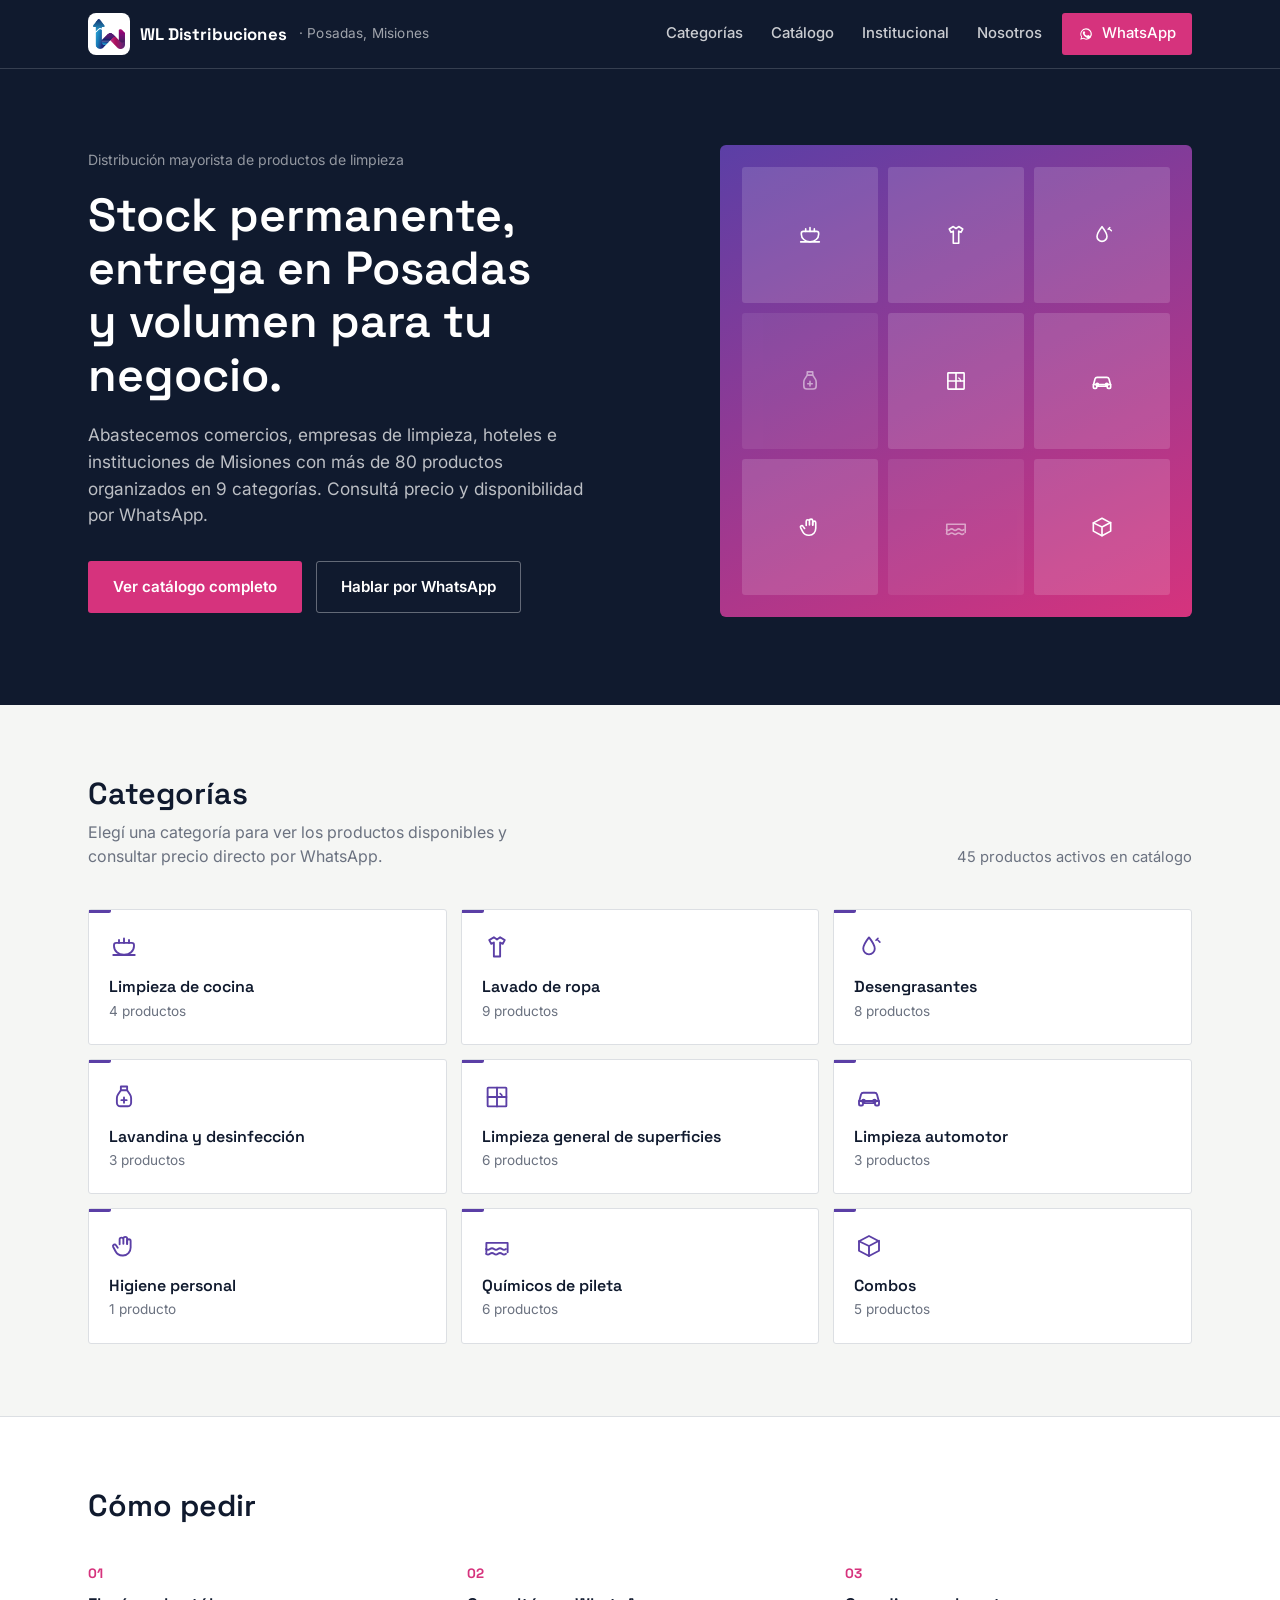
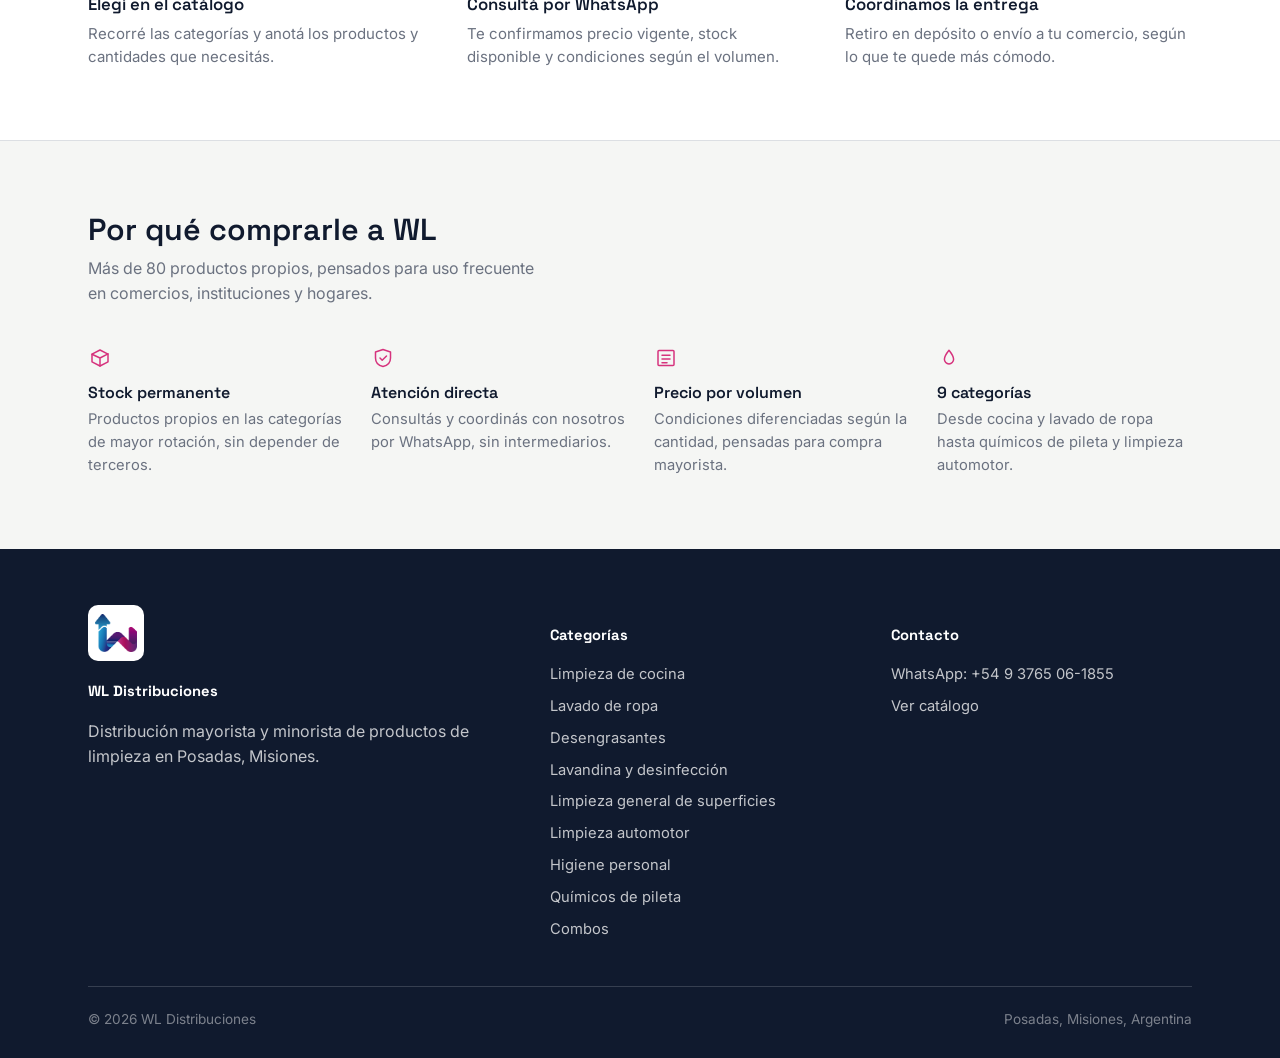
==== index.html @ f0d258b5 "Agregar logo de WL en encabezado, pie e ícono de pestaña Co-Authored-By: Claude Opus 5.5 <noreply@an" ====
<!DOCTYPE html>
<html lang="es">
<head>
<!-- Google tag (gtag.js) -->
<script async src="https://www.googletagmanager.com/gtag/js?id=AW-993868494"></script>
<script>
  window.dataLayer = window.dataLayer || [];
  function gtag(){dataLayer.push(arguments);}
  gtag('js', new Date());
  gtag('config', 'AW-993868494');
  gtag('config', 'G-1GCR7L5BYD');
</script>

<meta charset="UTF-8">
<meta name="viewport" content="width=device-width, initial-scale=1">
<title>WL Distribuciones — Productos de limpieza al por mayor en Misiones</title>
<meta name="description" content="WL Distribuciones: distribución mayorista y minorista de productos de limpieza en Posadas, Misiones. Detergentes, desengrasantes, lavandina, químicos de pileta y más.">
<link rel="icon" type="image/png" sizes="32x32" href="img/favicon-32.png">
<link rel="icon" type="image/png" sizes="192x192" href="img/icon-192.png">
<link rel="apple-touch-icon" href="img/apple-touch-icon.png">
<link rel="stylesheet" href="styles.css">
</head>
<body>

<header class="site-header">
  <div class="wrap">
    <a href="index.html" class="logo">
      <span class="logo-mark"><img src="img/logo-wl.png" alt="" width="32" height="29"></span>
      WL Distribuciones <span class="logo-sub">· Posadas, Misiones</span>
    </a>
    <nav class="main-nav">
      <div class="nav-links">
        <a href="index.html#categorias">Categorías</a>
        <a href="catalogo.html">Catálogo</a>
        <a href="institucional.html">Institucional</a>
        <a href="index.html#nosotros">Nosotros</a>
      </div>
      <a href="https://wa.me/5493765061855?text=Hola%2C%20quiero%20hacer%20una%20consulta" class="nav-cta" target="_blank" rel="noopener"></a>
    </nav>
  </div>
</header>

<section class="hero">
  <div class="wrap">
    <div>
      <div class="eyebrow">Distribución mayorista de productos de limpieza</div>
      <h1>Stock permanente, entrega en Posadas y volumen para tu negocio.</h1>
      <p class="lead">Abastecemos comercios, empresas de limpieza, hoteles e instituciones de Misiones con más de 80 productos organizados en 9 categorías. Consultá precio y disponibilidad por WhatsApp.</p>
      <div class="hero-actions">
        <a href="catalogo.html" class="btn btn-solid">Ver catálogo completo</a>
        <a href="https://wa.me/5493765061855?text=Hola%2C%20quiero%20hacer%20una%20consulta" class="btn btn-outline" target="_blank" rel="noopener">Hablar por WhatsApp</a>
      </div>
    </div>
    <div class="hero-mosaic" id="heroMosaic"></div>
  </div>
</section>

<section class="section" id="categorias">
  <div class="wrap">
    <div class="section-head">
      <div>
        <h2>Categorías</h2>
        <p class="desc">Elegí una categoría para ver los productos disponibles y consultar precio directo por WhatsApp.</p>
      </div>
      <p class="section-note"><span id="totalProductos">85</span> productos activos en catálogo</p>
    </div>
    <div class="cat-grid" id="categoryGrid"></div>
  </div>
</section>

<section class="section section-alt">
  <div class="wrap">
    <div class="section-head">
      <div><h2>Cómo pedir</h2></div>
    </div>
    <div class="steps">
      <div class="step">
        <div class="num">01</div>
        <h3>Elegí en el catálogo</h3>
        <p>Recorré las categorías y anotá los productos y cantidades que necesitás.</p>
      </div>
      <div class="step">
        <div class="num">02</div>
        <h3>Consultá por WhatsApp</h3>
        <p>Te confirmamos precio vigente, stock disponible y condiciones según el volumen.</p>
      </div>
      <div class="step">
        <div class="num">03</div>
        <h3>Coordinamos la entrega</h3>
        <p>Retiro en depósito o envío a tu comercio, según lo que te quede más cómodo.</p>
      </div>
    </div>
  </div>
</section>

<section class="section" id="nosotros">
  <div class="wrap">
    <div class="section-head">
      <div>
        <h2>Por qué comprarle a WL</h2>
        <p class="desc">Más de 80 productos propios, pensados para uso frecuente en comercios, instituciones y hogares.</p>
      </div>
    </div>
    <div class="values">
      <div class="value">
        <div class="icon">
          <svg viewBox="0 0 24 24" fill="none" stroke="currentColor" stroke-width="1.5" stroke-linecap="round" stroke-linejoin="round"><path d="M4 8.2 12 4l8 4.2v7.6L12 20l-8-4.2V8.2Z"/><path d="M4 8.2 12 12l8-4.2M12 12v8"/></svg>
        </div>
        <h3>Stock permanente</h3>
        <p>Productos propios en las categorías de mayor rotación, sin depender de terceros.</p>
      </div>
      <div class="value">
        <div class="icon">
          <svg viewBox="0 0 24 24" fill="none" stroke="currentColor" stroke-width="1.5" stroke-linecap="round" stroke-linejoin="round"><path d="M12 3.5 4.5 6v6c0 4.6 3.2 7.6 7.5 8.5 4.3-.9 7.5-3.9 7.5-8.5V6L12 3.5Z"/><path d="m9 12 2.2 2.2L15.5 10"/></svg>
        </div>
        <h3>Atención directa</h3>
        <p>Consultás y coordinás con nosotros por WhatsApp, sin intermediarios.</p>
      </div>
      <div class="value">
        <div class="icon">
          <svg viewBox="0 0 24 24" fill="none" stroke="currentColor" stroke-width="1.5" stroke-linecap="round" stroke-linejoin="round"><rect x="4" y="4.5" width="16" height="15" rx="1"/><path d="M8 9.2h8M8 13h8M8 16.8h5"/></svg>
        </div>
        <h3>Precio por volumen</h3>
        <p>Condiciones diferenciadas según la cantidad, pensadas para compra mayorista.</p>
      </div>
      <div class="value">
        <div class="icon">
          <svg viewBox="0 0 24 24" fill="none" stroke="currentColor" stroke-width="1.5" stroke-linecap="round" stroke-linejoin="round"><path d="M12 4.3c2.4 3 4.6 5.9 4.6 9a4.6 4.6 0 1 1-9.2 0c0-3.1 2.2-6 4.6-9Z"/></svg>
        </div>
        <h3>9 categorías</h3>
        <p>Desde cocina y lavado de ropa hasta químicos de pileta y limpieza automotor.</p>
      </div>
    </div>
  </div>
</section>

<footer class="site-footer">
  <div class="wrap">
    <div class="footer-grid">
      <div>
        <div class="footer-logo"><img src="img/logo-wl.png" alt="Logo WL Distribuciones" width="42" height="38"></div>
        <h4>WL Distribuciones</h4>
        <p>Distribución mayorista y minorista de productos de limpieza en Posadas, Misiones.</p>
      </div>
      <div>
        <h4>Categorías</h4>
        <ul id="footerCats"></ul>
      </div>
      <div>
        <h4>Contacto</h4>
        <ul>
          <li><a href="https://wa.me/5493765061855" target="_blank" rel="noopener">WhatsApp: +54 9 3765 06-1855</a></li>
          <li><a href="catalogo.html">Ver catálogo</a></li>
        </ul>
      </div>
    </div>
    <div class="footer-bottom">
      <span>© <span id="year"></span> WL Distribuciones</span>
      <span>Posadas, Misiones, Argentina</span>
    </div>
  </div>
</footer>

<script src="icons.js"></script>
<script src="products-data.js"></script>
<script>
  document.getElementById('year').textContent = new Date().getFullYear();

  // Header WhatsApp icon
  document.querySelector('.nav-cta').innerHTML = WL_WHATSAPP_ICON + 'WhatsApp';

  // Conteo de productos por categoría

  // ── Agrupar presentaciones del mismo producto en una sola tarjeta ──
  const SIZE_RE = /\b(?:x\s*)?\d+(?:[.,]\d+)?\s*(?:cc|cm3|ml|mL|lts?|l|litros?|kgs?|kg|grs?|g|u|un|unid(?:ades)?)\b\.?/gi;
  function sizeKey(s) {
    const m = String(s || '').toLowerCase().replace(',', '.').match(/(\d+(?:\.\d+)?)\s*([a-z0-9]*)/);
    if (!m) return Infinity;
    const n = parseFloat(m[1]), u = m[2];
    if (/^(l|lt|lts|litro|litros|kg|kgs)$/.test(u)) return n * 1000;
    return n;
  }
  function baseName(name) {
    return String(name).replace(SIZE_RE, ' ').replace(/\s*[-–x·,]\s*$/i, '').replace(/\s{2,}/g, ' ').trim();
  }
  function groupProducts(list) {
    const map = new Map();
    list.forEach(p => {
      const base = baseName(p.name);
      const key = p.category + '|' + base.toLowerCase();
      const fromName = (String(p.name).match(SIZE_RE) || []).map(s => s.replace(/^x\s*/i, '').trim());
      const sizes = p.size ? [p.size] : fromName;
      if (!map.has(key)) map.set(key, { name: base, category: p.category, desc: p.desc || '', sizes: [] });
      const g = map.get(key);
      if (!g.desc && p.desc) g.desc = p.desc;
      sizes.forEach(s => { if (!g.sizes.some(x => x.toLowerCase() === s.toLowerCase())) g.sizes.push(s); });
    });
    map.forEach(g => g.sizes.sort((a, b) => sizeKey(a) - sizeKey(b)));
    return Array.from(map.values());
  }
  function listaPresentaciones(sizes) {
    if (sizes.length <= 1) return sizes.join('');
    return sizes.slice(0, -1).join(', ') + ' y ' + sizes[sizes.length - 1];
  }

  const grouped = groupProducts(WL_DATA.products);
  document.getElementById('totalProductos').textContent = grouped.length;
  const counts = {};
  grouped.forEach(p => { counts[p.category] = (counts[p.category] || 0) + 1; });

  // Mosaico del hero: un tile por categoría (icono grande, sin texto)
  const mosaic = document.getElementById('heroMosaic');
  WL_DATA.categoryOrder.forEach((slug, i) => {
    const tile = document.createElement('div');
    tile.className = 'tile' + (i % 4 === 3 ? ' dim' : '');
    tile.innerHTML = WL_ICONS[slug] || '';
    mosaic.appendChild(tile);
  });

  // Grilla de categorías
  const grid = document.getElementById('categoryGrid');
  const footerCats = document.getElementById('footerCats');
  WL_DATA.categoryOrder.forEach(slug => {
    const label = WL_DATA.categoryLabels[slug];
    const n = counts[slug] || 0;
    const tile = document.createElement('a');
    tile.className = 'cat-tile';
    tile.href = 'catalogo.html#' + slug;
    tile.innerHTML = `
      <div class="icon">${WL_ICONS[slug] || ''}</div>
      <h3>${label}</h3>
      <div class="count">${n} producto${n === 1 ? '' : 's'}</div>
    `;
    grid.appendChild(tile);

    const li = document.createElement('li');
    li.innerHTML = `<a href="catalogo.html#${slug}">${label}</a>`;
    footerCats.appendChild(li);
  });
</script>
<!-- Conversión Google Ads + evento Analytics: clic en WhatsApp -->
<script>
  var WL_WA_CONVERSION = 'AW-993868494/o7L7CO6g8YodEM719NkD';
  document.addEventListener('click', function (e) {
    var link = e.target.closest && e.target.closest('a[href*="wa.me"]');
    if (!link) return;
    gtag('event', 'conversion', { send_to: WL_WA_CONVERSION, value: 1.0, currency: 'ARS' });
    var card = link.closest('.product-card');
    var ubicacion = link.classList.contains('nav-cta') ? 'encabezado'
      : card ? 'producto'
      : link.closest('.site-footer') ? 'pie'
      : link.closest('.hero') ? 'portada'
      : 'otro';
    gtag('event', 'clic_whatsapp', {
      send_to: 'G-1GCR7L5BYD',
      pagina: location.pathname,
      ubicacion: ubicacion,
      producto: card ? card.querySelector('h3').textContent.trim() : '',
      presentacion: card ? (card.dataset.selected || 'todas') : ''
    });
  });
</script>
</body>
</html>
---- styles.css ----
/* WL Distribuciones — hoja de estilos compartida
   Paleta: navy de marca + violeta/magenta como acento, sobre papel frío.
   Tipografía: Space Grotesk (títulos) + Inter (texto). */

@import url('https://fonts.googleapis.com/css2?family=Space+Grotesk:wght@500;600;700&family=Inter:wght@400;500;600&display=swap');

:root {
  --ink: #101a2e;
  --ink-soft: #1b2740;
  --paper: #f5f6f4;
  --paper-raised: #ffffff;
  --graphite: #3c4452;
  --graphite-soft: #6b7280;
  --violet: #5b3fa6;
  --magenta: #d6337d;
  --line: #dcdfe3;
  --line-on-ink: rgba(255, 255, 255, 0.16);
  --whatsapp: #25d366;

  --font-display: 'Space Grotesk', 'Arial', sans-serif;
  --font-body: 'Inter', 'Arial', sans-serif;

  --radius-s: 3px;
  --container: 1160px;
}

* { box-sizing: border-box; }

html {
  scroll-behavior: smooth;
  scroll-padding-top: 84px;
}

body {
  margin: 0;
  background: var(--paper);
  color: var(--graphite);
  font-family: var(--font-body);
  font-size: 16px;
  line-height: 1.55;
  -webkit-font-smoothing: antialiased;
}

img, svg { display: block; max-width: 100%; }

a { color: inherit; text-decoration: none; }

h1, h2, h3 {
  font-family: var(--font-display);
  color: var(--ink);
  margin: 0;
  line-height: 1.15;
  font-weight: 600;
}

p { margin: 0; }

.wrap {
  max-width: var(--container);
  margin: 0 auto;
  padding: 0 28px;
}

/* ---------- Header ---------- */

.site-header {
  position: sticky;
  top: 0;
  z-index: 40;
  background: var(--ink);
  border-bottom: 1px solid var(--line-on-ink);
}

.site-header .wrap {
  display: flex;
  align-items: center;
  justify-content: space-between;
  height: 68px;
}

.logo {
  display: flex;
  align-items: center;
  gap: 10px;
  font-family: var(--font-display);
  font-weight: 700;
  font-size: 1.05rem;
  color: #fff;
  letter-spacing: 0.01em;
}

.logo-mark {
  width: 42px;
  height: 42px;
  border-radius: 8px;
  background: #fff;
  display: flex;
  align-items: center;
  justify-content: center;
  padding: 5px;
  flex-shrink: 0;
}

.logo-mark img { width: 100%; height: 100%; object-fit: contain; display: block; }

.footer-logo { width: 56px; height: 56px; background: #fff; border-radius: 10px; padding: 7px; margin-bottom: 12px; }
.footer-logo img { width: 100%; height: 100%; object-fit: contain; display: block; }

.logo-sub {
  font-family: var(--font-body);
  font-weight: 400;
  color: rgba(255, 255, 255, 0.6);
  font-size: 0.85rem;
  margin-left: 2px;
}

.main-nav {
  display: flex;
  align-items: center;
  gap: 20px;
}

.nav-links {
  display: flex;
  align-items: center;
  gap: 28px;
}

.main-nav a {
  color: rgba(255, 255, 255, 0.78);
  font-size: 0.93rem;
  font-weight: 500;
  transition: color 0.15s ease;
}

.main-nav a:hover { color: #fff; }

.nav-cta {
  display: inline-flex;
  align-items: center;
  gap: 8px;
  background: var(--magenta);
  color: #fff !important;
  padding: 9px 16px;
  border-radius: var(--radius-s);
  font-weight: 600;
  font-size: 0.88rem;
}

.nav-cta svg { width: 16px; height: 16px; }

.nav-toggle { display: none; }

/* ---------- Buttons ---------- */

.btn {
  display: inline-flex;
  align-items: center;
  gap: 9px;
  padding: 13px 24px;
  border-radius: var(--radius-s);
  font-weight: 600;
  font-size: 0.95rem;
  font-family: var(--font-body);
  border: 1.5px solid transparent;
  cursor: pointer;
}

.btn-solid {
  background: var(--magenta);
  color: #fff;
}

.btn-outline {
  border-color: rgba(255, 255, 255, 0.35);
  color: #fff;
}

.btn-outline:hover { border-color: #fff; }

.btn-ink {
  border-color: var(--ink);
  color: var(--ink);
}

.btn-ink:hover { background: var(--ink); color: #fff; }

.btn svg { width: 17px; height: 17px; }

/* ---------- Hero ---------- */

.hero {
  background: var(--ink);
  color: #fff;
  padding: 76px 0 88px;
}

.hero .wrap {
  display: grid;
  grid-template-columns: 1.1fr 0.9fr;
  gap: 56px;
  align-items: center;
}

.eyebrow {
  font-size: 0.88rem;
  color: rgba(255, 255, 255, 0.55);
  margin-bottom: 18px;
}

.hero h1 {
  color: #fff;
  font-size: clamp(2.1rem, 4vw, 2.9rem);
  max-width: 15ch;
}

.hero p.lead {
  margin-top: 20px;
  font-size: 1.08rem;
  color: rgba(255, 255, 255, 0.72);
  max-width: 46ch;
}

.hero-actions {
  margin-top: 32px;
  display: flex;
  gap: 14px;
  flex-wrap: wrap;
}

.hero-mosaic {
  display: grid;
  grid-template-columns: repeat(3, 1fr);
  gap: 10px;
  padding: 22px;
  border-radius: 6px;
  background: linear-gradient(155deg, var(--violet), var(--magenta));
}

.hero-mosaic .tile {
  background: rgba(255, 255, 255, 0.14);
  border-radius: var(--radius-s);
  aspect-ratio: 1;
  display: flex;
  align-items: center;
  justify-content: center;
  color: #fff;
}

.hero-mosaic .tile svg { width: 26px; height: 26px; }

.hero-mosaic .tile.dim { opacity: 0.55; }

/* ---------- Section shell ---------- */

.section {
  padding: 72px 0;
}

.section-head {
  display: flex;
  align-items: flex-end;
  justify-content: space-between;
  gap: 24px;
  margin-bottom: 40px;
  flex-wrap: wrap;
}

.section-head h2 {
  font-size: clamp(1.5rem, 2.6vw, 1.9rem);
}

.section-head .desc {
  color: var(--graphite-soft);
  max-width: 46ch;
  margin-top: 8px;
}

.section-note {
  font-size: 0.92rem;
  color: var(--graphite-soft);
  max-width: 30ch;
  text-align: right;
}

/* ---------- Category grid (home) ---------- */

.cat-grid {
  display: grid;
  grid-template-columns: repeat(3, 1fr);
  gap: 14px;
}

.cat-tile {
  background: var(--paper-raised);
  border: 1px solid var(--line);
  border-radius: var(--radius-s);
  padding: 22px 20px;
  position: relative;
  transition: border-color 0.15s ease;
}

.cat-tile:hover { border-color: var(--magenta); }

.cat-tile::before {
  content: "";
  position: absolute;
  top: 0; left: 0;
  width: 22px; height: 3px;
  background: var(--corner, var(--violet));
  border-radius: 0 0 2px 0;
}

.cat-tile .icon {
  width: 30px; height: 30px;
  color: var(--corner, var(--violet));
  margin-bottom: 16px;
}

.cat-tile h3 {
  font-size: 1rem;
  margin-bottom: 4px;
}

.cat-tile .count {
  font-size: 0.85rem;
  color: var(--graphite-soft);
}

/* ---------- Steps (numbered — legítimo, es una secuencia) ---------- */

.steps {
  display: grid;
  grid-template-columns: repeat(3, 1fr);
  gap: 32px;
}

.step .num {
  font-family: var(--font-display);
  font-size: 0.85rem;
  color: var(--magenta);
  font-weight: 700;
  margin-bottom: 10px;
}

.step h3 { font-size: 1.05rem; margin-bottom: 8px; }

.step p { color: var(--graphite-soft); font-size: 0.94rem; }

/* ---------- Value props ---------- */

.values {
  display: grid;
  grid-template-columns: repeat(4, 1fr);
  gap: 28px;
}

.value .icon {
  width: 24px; height: 24px;
  color: var(--magenta);
  margin-bottom: 14px;
}

.value h3 { font-size: 1rem; margin-bottom: 6px; }

.value p { color: var(--graphite-soft); font-size: 0.92rem; }

.section-alt { background: var(--paper-raised); border-top: 1px solid var(--line); border-bottom: 1px solid var(--line); }

/* ---------- Footer ---------- */

.site-footer {
  background: var(--ink);
  color: rgba(255, 255, 255, 0.75);
  padding: 56px 0 28px;
}

.footer-grid {
  display: grid;
  grid-template-columns: 1.4fr 1fr 1fr;
  gap: 40px;
  padding-bottom: 36px;
  border-bottom: 1px solid var(--line-on-ink);
}

.footer-grid h4 {
  color: #fff;
  font-family: var(--font-display);
  font-size: 0.92rem;
  margin-bottom: 16px;
}

.footer-grid ul { list-style: none; margin: 0; padding: 0; }
.footer-grid li { margin-bottom: 9px; font-size: 0.92rem; }
.footer-grid a:hover { color: #fff; }

.footer-bottom {
  padding-top: 22px;
  display: flex;
  justify-content: space-between;
  font-size: 0.85rem;
  color: rgba(255, 255, 255, 0.45);
  flex-wrap: wrap;
  gap: 10px;
}

/* ---------- Catálogo ---------- */

.catalog-intro { padding: 48px 0 8px; }

.catalog-intro h1 { font-size: clamp(1.8rem, 3.4vw, 2.3rem); max-width: 20ch; }

.catalog-intro p.lead {
  margin-top: 14px;
  color: var(--graphite-soft);
  max-width: 56ch;
  font-size: 1.02rem;
}

.search-row {
  margin-top: 28px;
  display: flex;
  gap: 12px;
  align-items: center;
}

.search-input {
  flex: 1;
  max-width: 420px;
  padding: 12px 16px;
  border: 1.5px solid var(--line);
  border-radius: var(--radius-s);
  font-family: var(--font-body);
  font-size: 0.95rem;
  background: var(--paper-raised);
}

.search-input:focus {
  outline: none;
  border-color: var(--magenta);
}

.search-count {
  font-size: 0.88rem;
  color: var(--graphite-soft);
}

.cat-tabs {
  position: sticky;
  top: 68px;
  z-index: 30;
  background: var(--paper);
  border-bottom: 1px solid var(--line);
  margin-top: 30px;
}

.cat-tabs .wrap {
  display: flex;
  gap: 26px;
  overflow-x: auto;
  padding-top: 4px;
}

.cat-tab {
  display: flex;
  align-items: center;
  gap: 7px;
  padding: 14px 2px;
  white-space: nowrap;
  font-size: 0.9rem;
  font-weight: 500;
  color: var(--graphite-soft);
  border-bottom: 2px solid transparent;
  flex-shrink: 0;
}

.cat-tab svg { width: 16px; height: 16px; }

.cat-tab.active,
.cat-tab:hover {
  color: var(--ink);
  border-bottom-color: var(--magenta);
}

.cat-section { padding: 44px 0 8px; scroll-margin-top: 128px; }

.cat-section-head {
  display: flex;
  align-items: center;
  gap: 12px;
  margin-bottom: 22px;
}

.cat-section-head .icon {
  width: 22px; height: 22px;
  color: var(--corner, var(--violet));
}

.cat-section-head h2 { font-size: 1.25rem; }

.cat-section-head .count {
  color: var(--graphite-soft);
  font-size: 0.88rem;
}

.product-grid {
  display: grid;
  grid-template-columns: repeat(3, 1fr);
  gap: 14px;
}

.product-card {
  background: var(--paper-raised);
  border: 1px solid var(--line);
  border-radius: var(--radius-s);
  padding: 20px;
  position: relative;
  display: flex;
  flex-direction: column;
}

.product-card::before {
  content: "";
  position: absolute;
  top: 0; left: 0;
  width: 18px; height: 3px;
  background: var(--corner, var(--violet));
}

.product-card .p-head {
  display: flex;
  justify-content: space-between;
  align-items: flex-start;
  gap: 10px;
  margin-bottom: 10px;
}

.product-card h3 {
  font-size: 0.98rem;
  line-height: 1.3;
}

.size-badge {
  flex-shrink: 0;
  font-size: 0.76rem;
  font-weight: 600;
  color: var(--graphite);
  background: var(--paper);
  border: 1px solid var(--line);
  border-radius: 20px;
  padding: 2px 9px;
  white-space: nowrap;
}

.product-card .p-desc {
  color: var(--graphite-soft);
  font-size: 0.88rem;
  flex-grow: 1;
  margin-bottom: 16px;
}

.p-cta {
  display: inline-flex;
  align-items: center;
  gap: 7px;
  font-size: 0.85rem;
  font-weight: 600;
  color: var(--magenta);
  padding-top: 12px;
  border-top: 1px solid var(--line);
}

.p-cta svg { width: 15px; height: 15px; color: var(--whatsapp); }

.no-results {
  padding: 48px 0;
  text-align: center;
  color: var(--graphite-soft);
  display: none;
}

.no-results.show { display: block; }

/* ---------- Responsive ---------- */

@media (max-width: 900px) {
  .hero .wrap { grid-template-columns: 1fr; }
  .hero-mosaic { max-width: 340px; }
  .cat-grid { grid-template-columns: repeat(2, 1fr); }
  .steps { grid-template-columns: 1fr; gap: 24px; }
  .values { grid-template-columns: repeat(2, 1fr); }
  .footer-grid { grid-template-columns: 1fr; gap: 28px; }
  .product-grid { grid-template-columns: repeat(2, 1fr); }
}

@media (max-width: 640px) {
  .nav-links { display: none; }
  .logo-sub { display: none; }
  .nav-cta { padding: 8px 12px; font-size: 0.82rem; }
  .site-header .wrap { height: 60px; }
  .cat-grid { grid-template-columns: 1fr 1fr; }
  .values { grid-template-columns: 1fr; }
  .product-grid { grid-template-columns: 1fr; }
  .section { padding: 52px 0; }
  .cat-tabs { top: 68px; }
}

@media (prefers-reduced-motion: reduce) {
  html { scroll-behavior: auto; }
  * { transition: none !important; }
}

:focus-visible {
  outline: 2px solid var(--magenta);
  outline-offset: 2px;
}
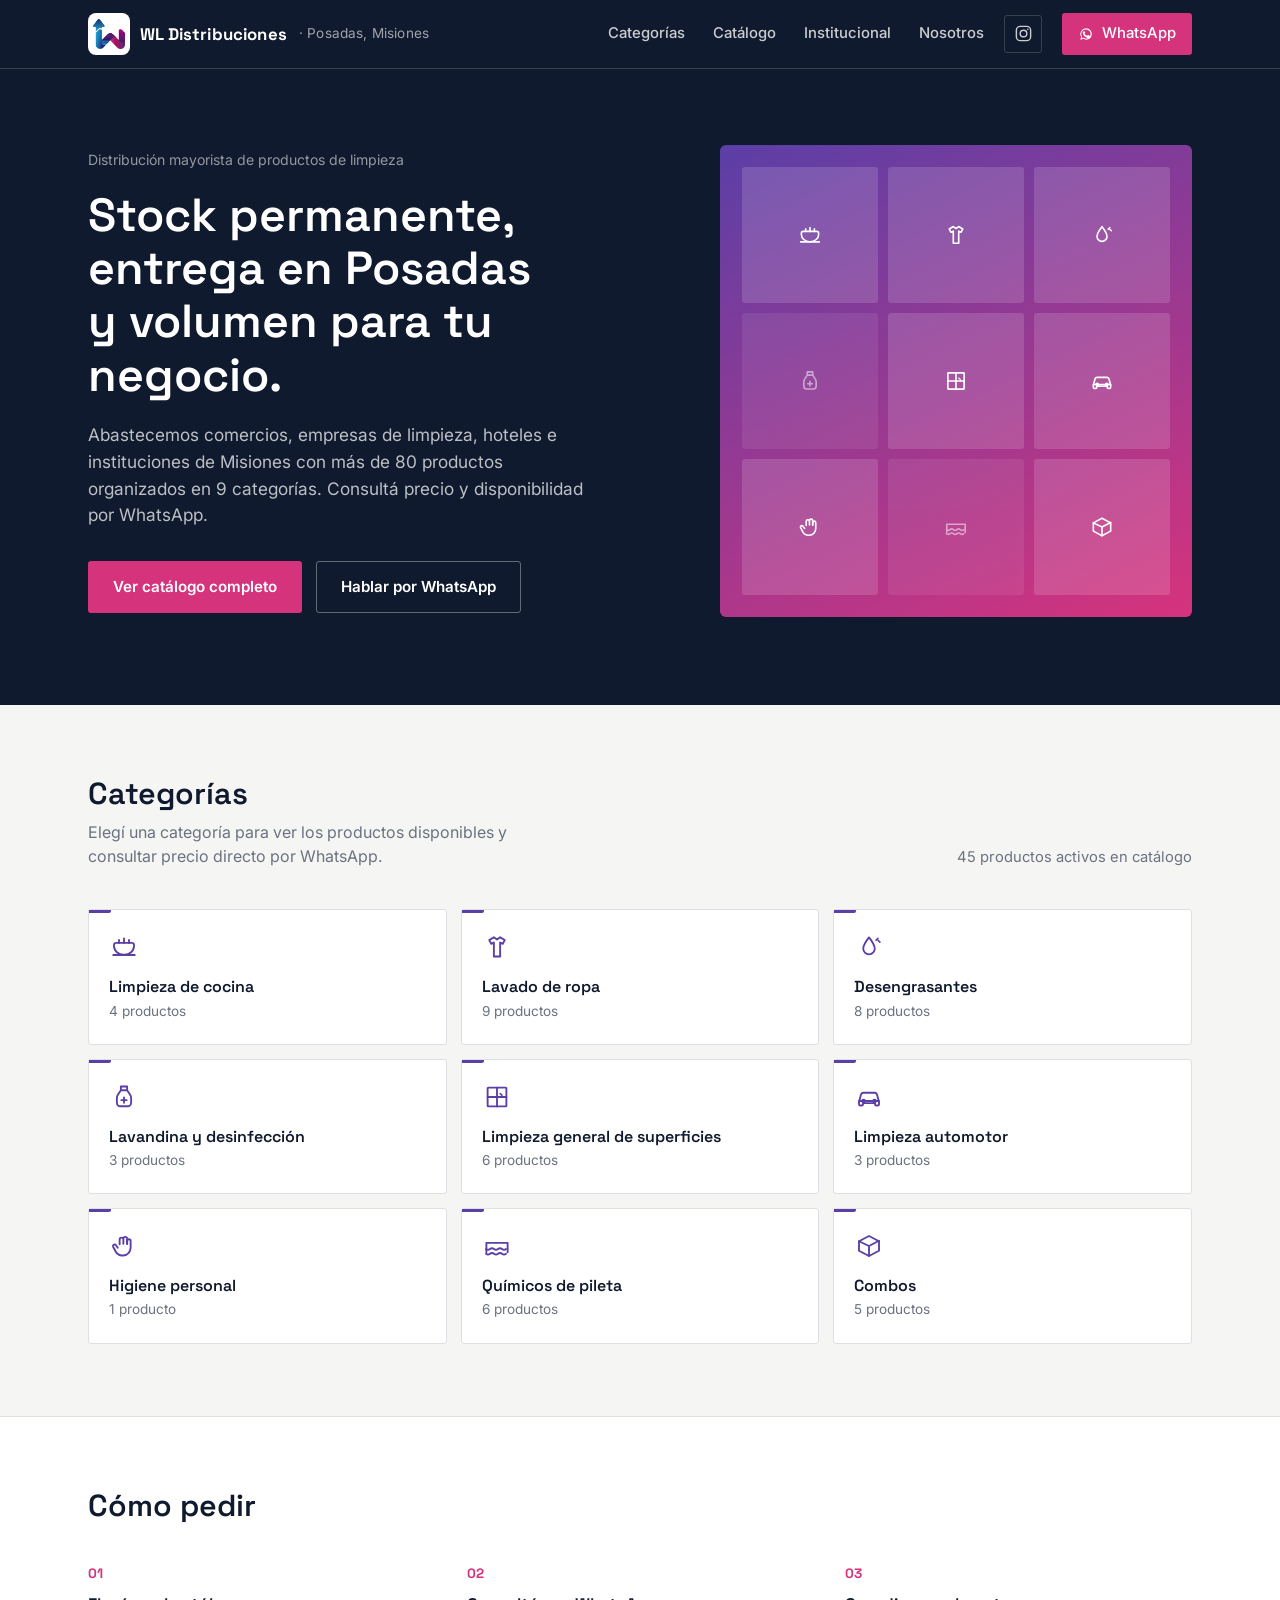
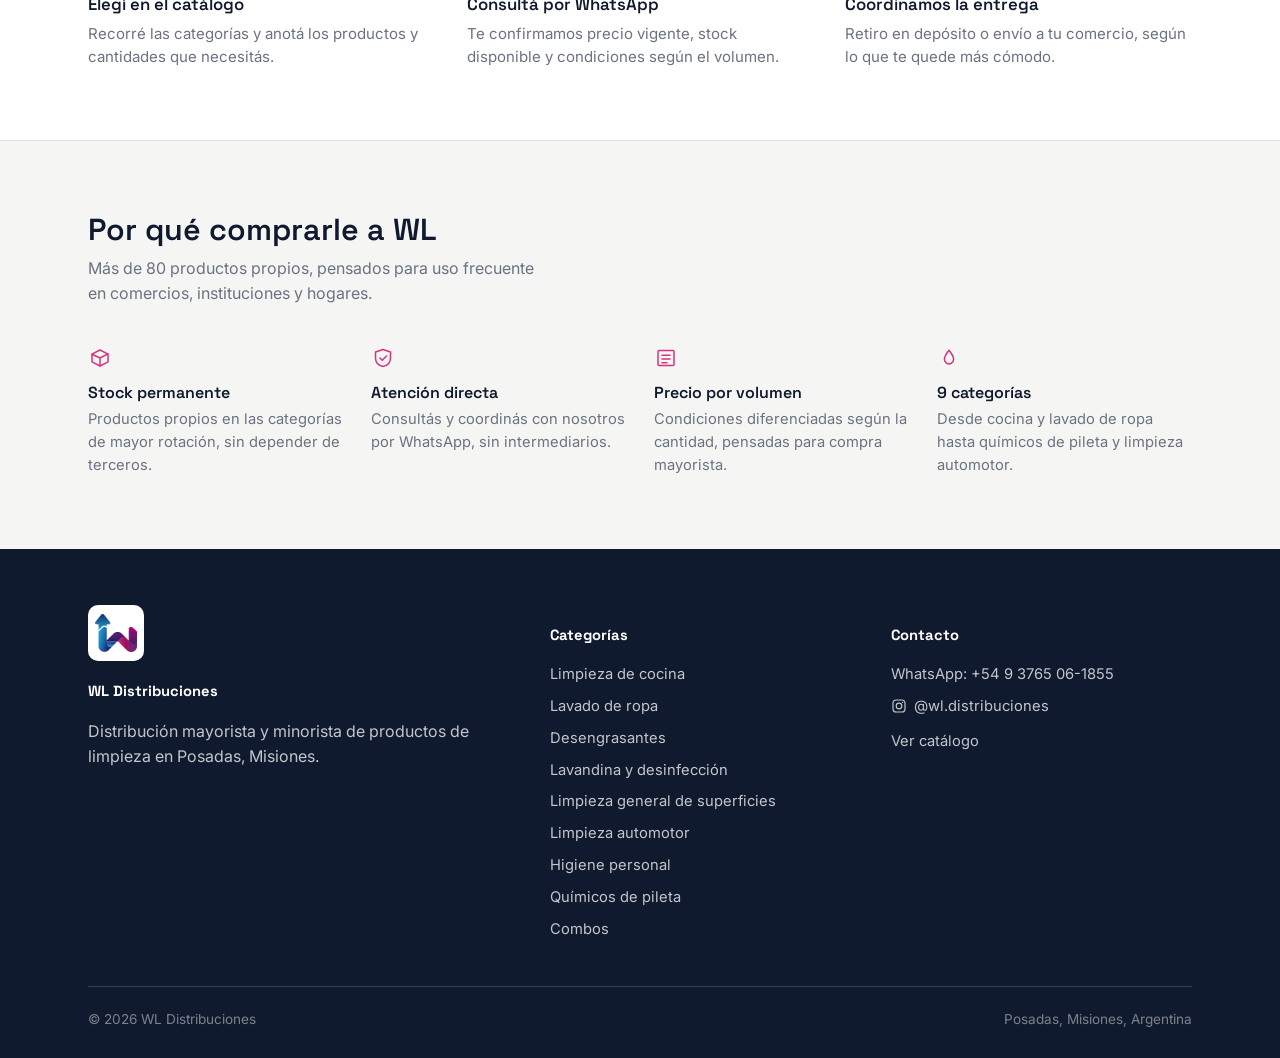
==== commit 8736262e: "Agregar enlace a Instagram (@wl.distribuciones) en encabezado, pie y contacto institucional Co-Autho" ====
--- a/index.html
+++ b/index.html
@@ -18,7 +18,7 @@
 <link rel="icon" type="image/png" sizes="32x32" href="img/favicon-32.png">
 <link rel="icon" type="image/png" sizes="192x192" href="img/icon-192.png">
 <link rel="apple-touch-icon" href="img/apple-touch-icon.png">
-<link rel="stylesheet" href="styles.css">
+<link rel="stylesheet" href="styles.css?v=20261020">
 </head>
 <body>
 
@@ -35,6 +35,7 @@
         <a href="institucional.html">Institucional</a>
         <a href="index.html#nosotros">Nosotros</a>
       </div>
+      <a href="https://www.instagram.com/wl.distribuciones/" class="nav-ig" target="_blank" rel="noopener" aria-label="Instagram de WL Distribuciones" title="Instagram @wl.distribuciones"><svg viewBox="0 0 24 24" fill="none" stroke="currentColor" stroke-width="1.8" stroke-linecap="round" stroke-linejoin="round" aria-hidden="true"><rect x="3" y="3" width="18" height="18" rx="5"/><circle cx="12" cy="12" r="4.2"/><circle cx="17.4" cy="6.6" r="1" fill="currentColor" stroke="none"/></svg></a>
       <a href="https://wa.me/5493765061855?text=Hola%2C%20quiero%20hacer%20una%20consulta" class="nav-cta" target="_blank" rel="noopener"></a>
     </nav>
   </div>
@@ -150,6 +151,7 @@
         <h4>Contacto</h4>
         <ul>
           <li><a href="https://wa.me/5493765061855" target="_blank" rel="noopener">WhatsApp: +54 9 3765 06-1855</a></li>
+          <li><a href="https://www.instagram.com/wl.distribuciones/" class="footer-ig" target="_blank" rel="noopener"><svg viewBox="0 0 24 24" fill="none" stroke="currentColor" stroke-width="1.8" stroke-linecap="round" stroke-linejoin="round" aria-hidden="true"><rect x="3" y="3" width="18" height="18" rx="5"/><circle cx="12" cy="12" r="4.2"/><circle cx="17.4" cy="6.6" r="1" fill="currentColor" stroke="none"/></svg>@wl.distribuciones</a></li>
           <li><a href="catalogo.html">Ver catálogo</a></li>
         </ul>
       </div>
--- a/styles.css
+++ b/styles.css
@@ -149,6 +149,34 @@
 
 .nav-cta svg { width: 16px; height: 16px; }
 
+.nav-ig {
+  display: inline-flex;
+  align-items: center;
+  justify-content: center;
+  width: 38px;
+  height: 38px;
+  border-radius: var(--radius-s);
+  border: 1px solid var(--line-on-ink);
+}
+
+.nav-ig svg { width: 19px; height: 19px; }
+.nav-ig:hover { border-color: rgba(255, 255, 255, 0.5); }
+
+.footer-ig { display: inline-flex; align-items: center; gap: 7px; }
+.footer-ig svg { width: 16px; height: 16px; }
+.nav-cta svg, .nav-ig svg { flex-shrink: 0; }
+.logo { white-space: nowrap; }
+
+@media (max-width: 480px) {
+  .main-nav { gap: 8px; }
+  .logo { gap: 8px; font-size: 0.98rem; }
+  .logo-mark { width: 38px; height: 38px; }
+  .nav-ig { width: 36px; height: 36px; }
+  .site-header .wrap { padding: 0 16px; }
+  .main-nav .nav-cta { padding: 0; gap: 0; width: 38px; height: 38px; justify-content: center; font-size: 0; overflow: hidden; }
+  .nav-cta svg { width: 20px; height: 20px; }
+}
+
 .nav-toggle { display: none; }
 
 /* ---------- Buttons ---------- */
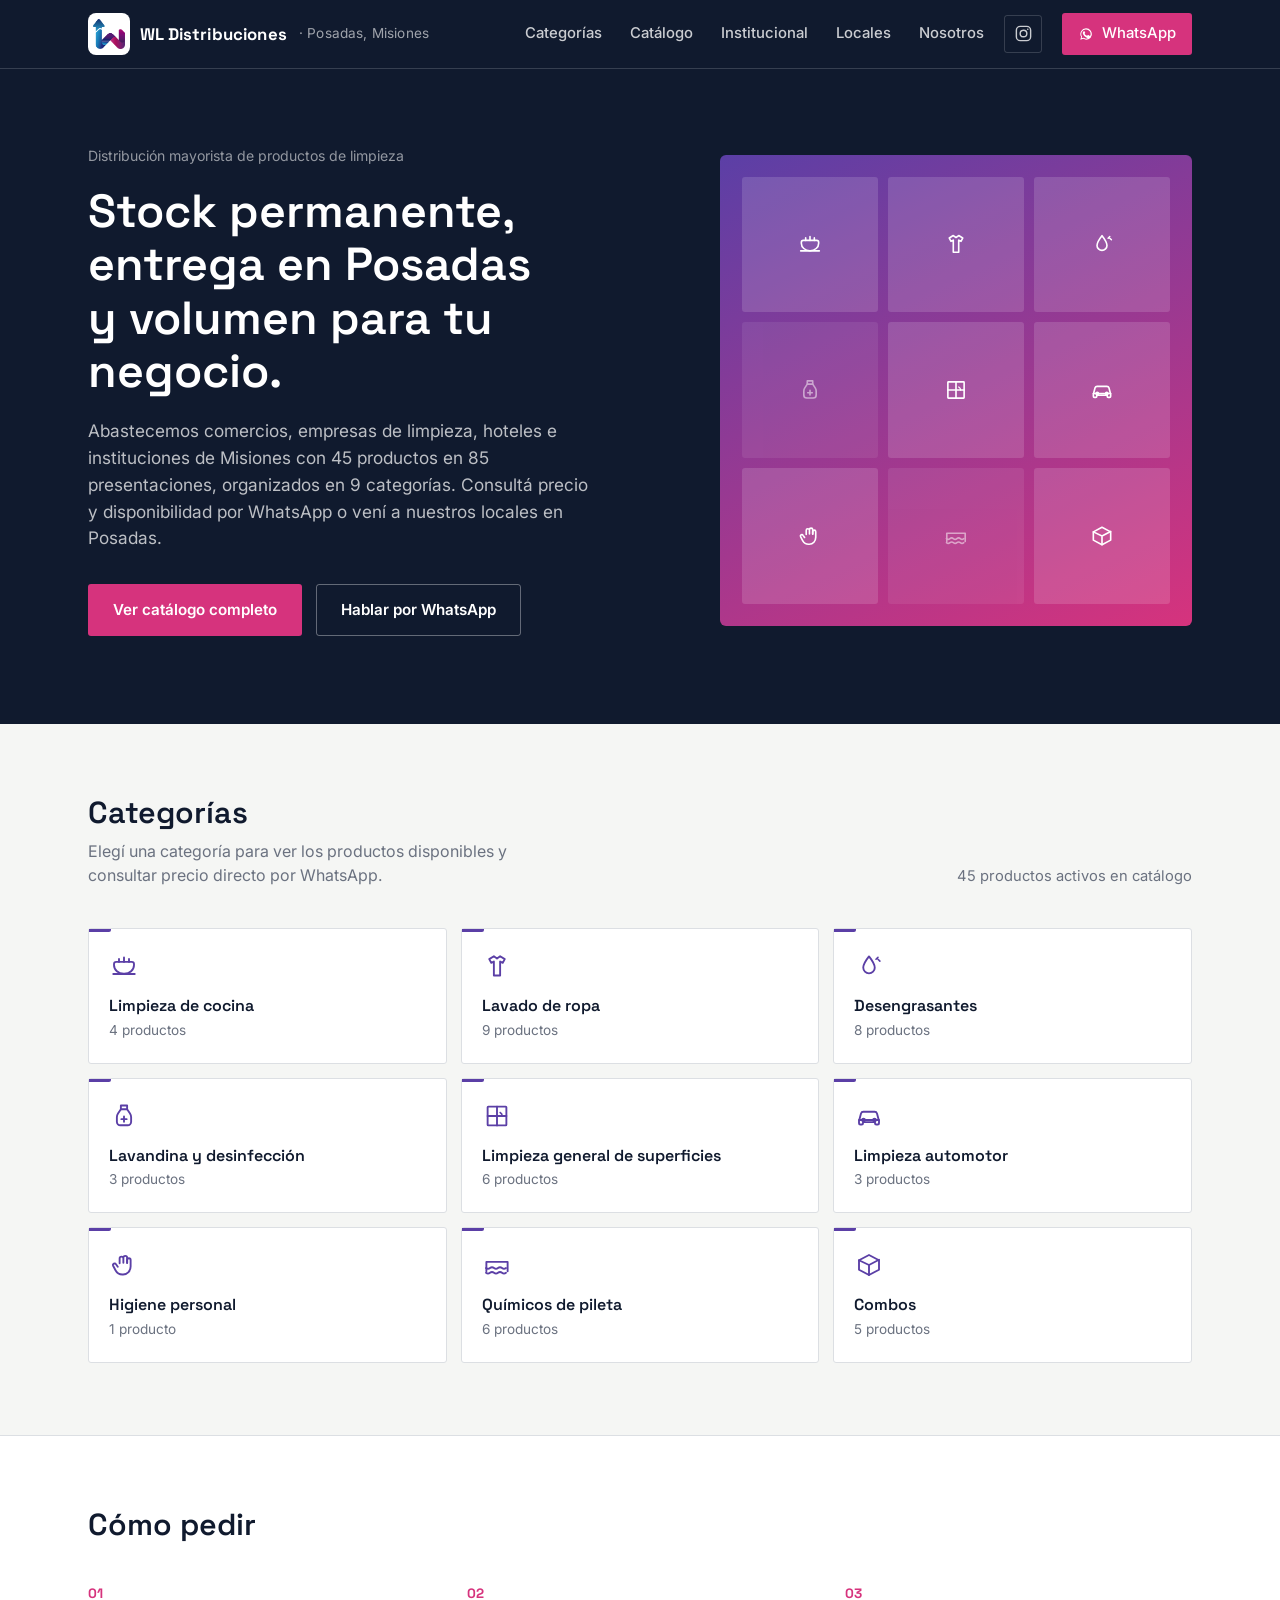
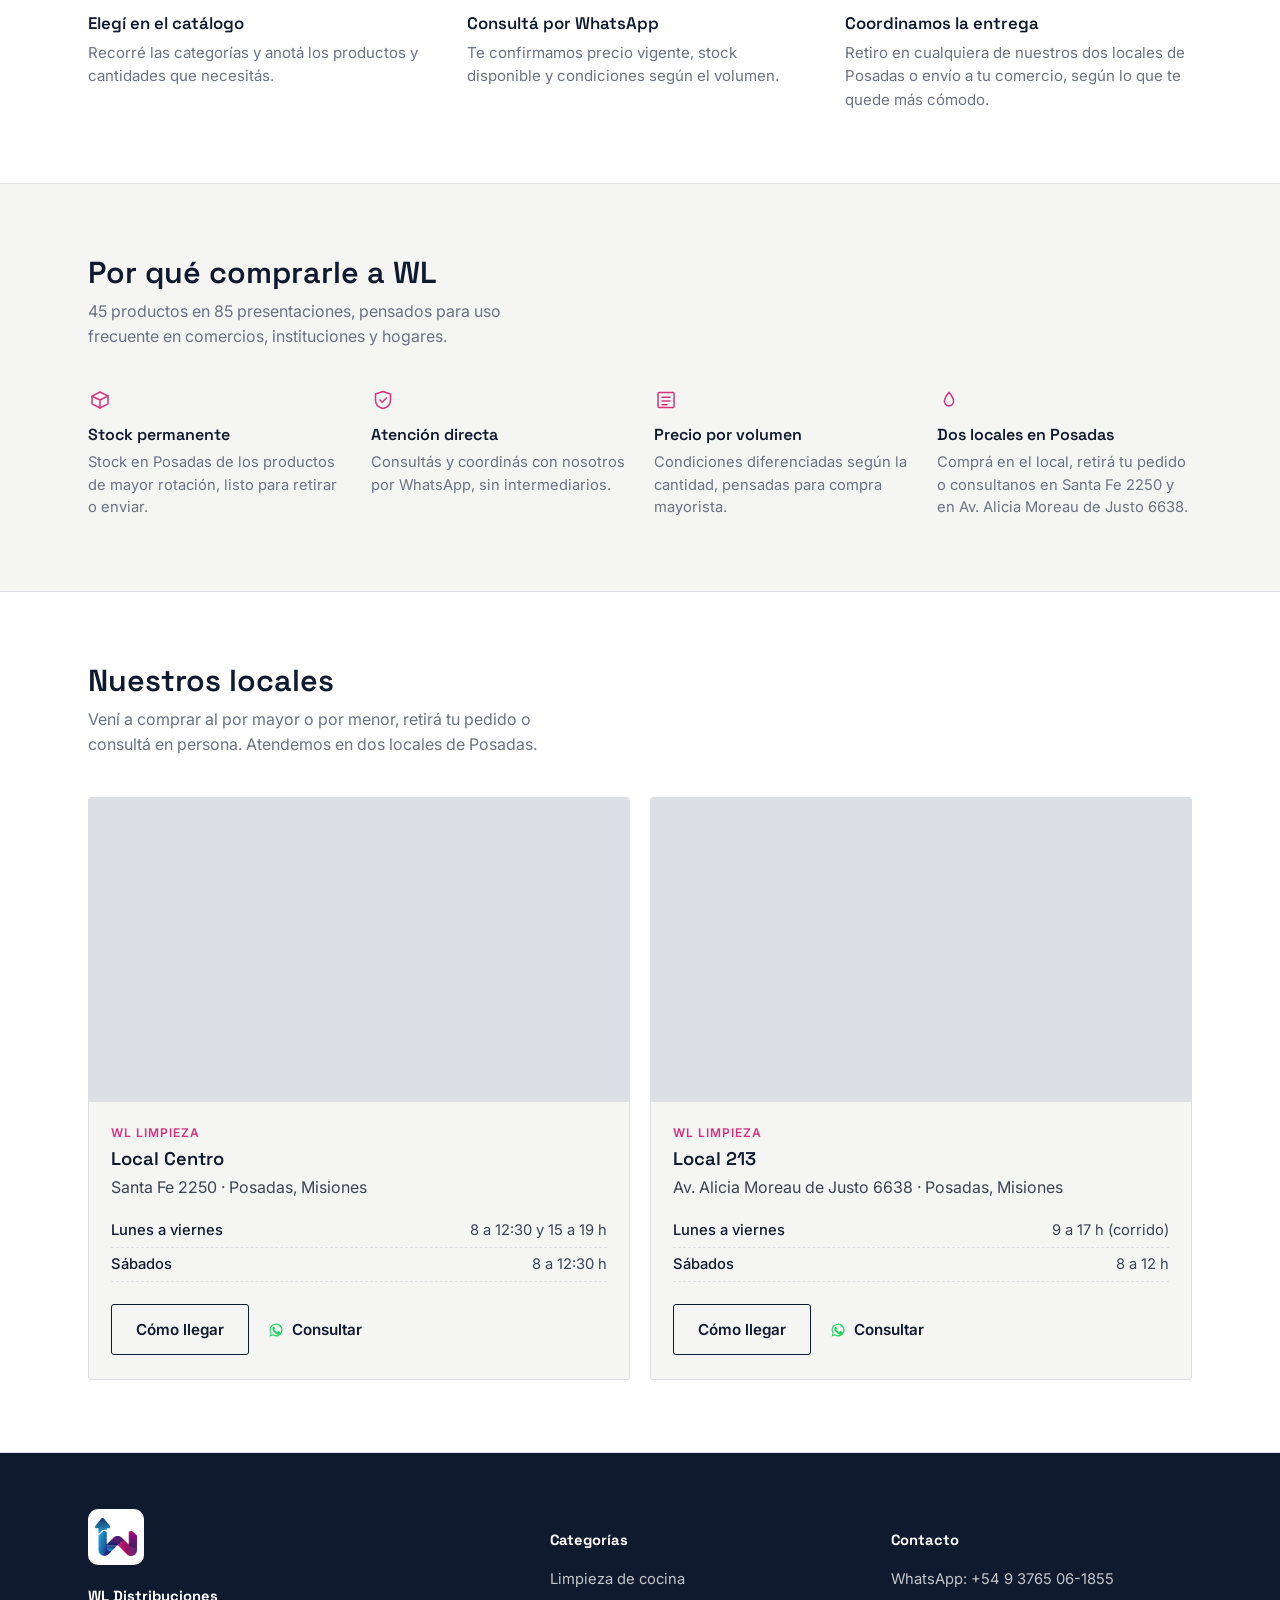
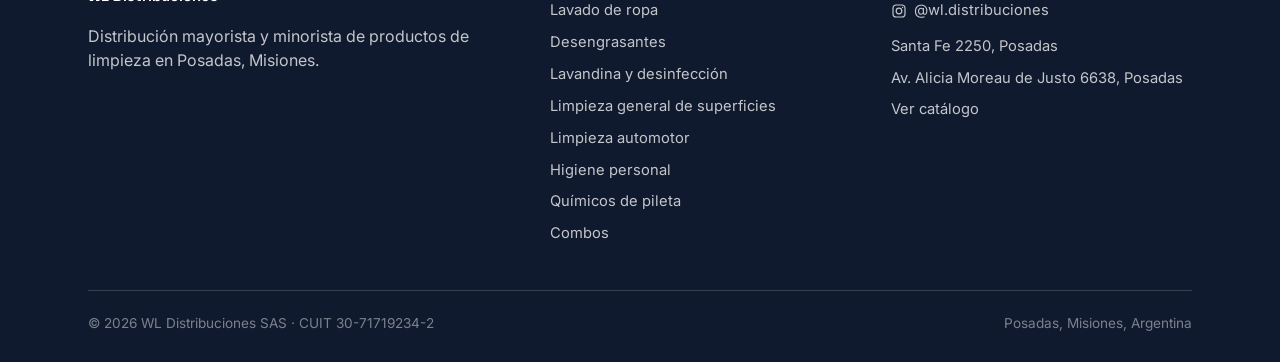
==== commit ab310e9b: "Sección de locales con mapa, datos legales y corrección de cantidades de productos Co-Authored-By: C" ====
--- a/index.html
+++ b/index.html
@@ -18,7 +18,35 @@
 <link rel="icon" type="image/png" sizes="32x32" href="img/favicon-32.png">
 <link rel="icon" type="image/png" sizes="192x192" href="img/icon-192.png">
 <link rel="apple-touch-icon" href="img/apple-touch-icon.png">
-<link rel="stylesheet" href="styles.css?v=20261020">
+<link rel="stylesheet" href="styles.css?v=20261116">
+<script type="application/ld+json">
+{
+  "@context": "https://schema.org",
+  "@type": "Organization",
+  "name": "WL Distribuciones",
+  "legalName": "WL Distribuciones SAS",
+  "url": "https://wldistribuciones.com/",
+  "logo": "https://wldistribuciones.com/img/logo-wl.png",
+  "telephone": "+5493765061855",
+  "sameAs": ["https://www.instagram.com/wl.distribuciones/"],
+  "department": [
+    {
+      "@type": "Store",
+      "name": "WL Limpieza — Local Centro",
+      "telephone": "+5493765061855",
+      "address": { "@type": "PostalAddress", "streetAddress": "Santa Fe 2250", "addressLocality": "Posadas", "addressRegion": "Misiones", "addressCountry": "AR" },
+      "openingHours": ["Mo-Fr 08:00-12:30", "Mo-Fr 15:00-19:00", "Sa 08:00-12:30"]
+    },
+    {
+      "@type": "Store",
+      "name": "WL Limpieza — Local 213",
+      "telephone": "+5493765061855",
+      "address": { "@type": "PostalAddress", "streetAddress": "Av. Alicia Moreau de Justo 6638", "addressLocality": "Posadas", "addressRegion": "Misiones", "addressCountry": "AR" },
+      "openingHours": ["Mo-Fr 09:00-17:00", "Sa 08:00-12:00"]
+    }
+  ]
+}
+</script>
 </head>
 <body>
 
@@ -33,6 +61,7 @@
         <a href="index.html#categorias">Categorías</a>
         <a href="catalogo.html">Catálogo</a>
         <a href="institucional.html">Institucional</a>
+        <a href="index.html#locales">Locales</a>
         <a href="index.html#nosotros">Nosotros</a>
       </div>
       <a href="https://www.instagram.com/wl.distribuciones/" class="nav-ig" target="_blank" rel="noopener" aria-label="Instagram de WL Distribuciones" title="Instagram @wl.distribuciones"><svg viewBox="0 0 24 24" fill="none" stroke="currentColor" stroke-width="1.8" stroke-linecap="round" stroke-linejoin="round" aria-hidden="true"><rect x="3" y="3" width="18" height="18" rx="5"/><circle cx="12" cy="12" r="4.2"/><circle cx="17.4" cy="6.6" r="1" fill="currentColor" stroke="none"/></svg></a>
@@ -46,13 +75,14 @@
     <div>
       <div class="eyebrow">Distribución mayorista de productos de limpieza</div>
       <h1>Stock permanente, entrega en Posadas y volumen para tu negocio.</h1>
-      <p class="lead">Abastecemos comercios, empresas de limpieza, hoteles e instituciones de Misiones con más de 80 productos organizados en 9 categorías. Consultá precio y disponibilidad por WhatsApp.</p>
+      <p class="lead">Abastecemos comercios, empresas de limpieza, hoteles e instituciones de Misiones con <span class="js-total-productos">45</span> productos en <span class="js-total-presentaciones">85</span> presentaciones, organizados en 9 categorías. Consultá precio y disponibilidad por WhatsApp o vení a nuestros locales en Posadas.</p>
       <div class="hero-actions">
         <a href="catalogo.html" class="btn btn-solid">Ver catálogo completo</a>
         <a href="https://wa.me/5493765061855?text=Hola%2C%20quiero%20hacer%20una%20consulta" class="btn btn-outline" target="_blank" rel="noopener">Hablar por WhatsApp</a>
       </div>
     </div>
     <div class="hero-mosaic" id="heroMosaic"></div>
+    <div class="promo-slider" id="promoSlider" hidden></div>
   </div>
 </section>
 
@@ -88,7 +118,7 @@
       <div class="step">
         <div class="num">03</div>
         <h3>Coordinamos la entrega</h3>
-        <p>Retiro en depósito o envío a tu comercio, según lo que te quede más cómodo.</p>
+        <p>Retiro en cualquiera de nuestros dos locales de Posadas o envío a tu comercio, según lo que te quede más cómodo.</p>
       </div>
     </div>
   </div>
@@ -99,7 +129,7 @@
     <div class="section-head">
       <div>
         <h2>Por qué comprarle a WL</h2>
-        <p class="desc">Más de 80 productos propios, pensados para uso frecuente en comercios, instituciones y hogares.</p>
+        <p class="desc"><span class="js-total-productos">45</span> productos en <span class="js-total-presentaciones">85</span> presentaciones, pensados para uso frecuente en comercios, instituciones y hogares.</p>
       </div>
     </div>
     <div class="values">
@@ -108,7 +138,7 @@
           <svg viewBox="0 0 24 24" fill="none" stroke="currentColor" stroke-width="1.5" stroke-linecap="round" stroke-linejoin="round"><path d="M4 8.2 12 4l8 4.2v7.6L12 20l-8-4.2V8.2Z"/><path d="M4 8.2 12 12l8-4.2M12 12v8"/></svg>
         </div>
         <h3>Stock permanente</h3>
-        <p>Productos propios en las categorías de mayor rotación, sin depender de terceros.</p>
+        <p>Stock en Posadas de los productos de mayor rotación, listo para retirar o enviar.</p>
       </div>
       <div class="value">
         <div class="icon">
@@ -128,10 +158,22 @@
         <div class="icon">
           <svg viewBox="0 0 24 24" fill="none" stroke="currentColor" stroke-width="1.5" stroke-linecap="round" stroke-linejoin="round"><path d="M12 4.3c2.4 3 4.6 5.9 4.6 9a4.6 4.6 0 1 1-9.2 0c0-3.1 2.2-6 4.6-9Z"/></svg>
         </div>
-        <h3>9 categorías</h3>
-        <p>Desde cocina y lavado de ropa hasta químicos de pileta y limpieza automotor.</p>
-      </div>
-    </div>
+        <h3>Dos locales en Posadas</h3>
+        <p>Comprá en el local, retirá tu pedido o consultanos en Santa Fe 2250 y en Av. Alicia Moreau de Justo 6638.</p>
+      </div>
+    </div>
+  </div>
+</section>
+
+<section class="section section-alt" id="locales">
+  <div class="wrap">
+    <div class="section-head">
+      <div>
+        <h2>Nuestros locales</h2>
+        <p class="desc">Vení a comprar al por mayor o por menor, retirá tu pedido o consultá en persona. Atendemos en dos locales de Posadas.</p>
+      </div>
+    </div>
+    <div class="locales-grid" id="localesGrid"></div>
   </div>
 </section>
 
@@ -152,12 +194,14 @@
         <ul>
           <li><a href="https://wa.me/5493765061855" target="_blank" rel="noopener">WhatsApp: +54 9 3765 06-1855</a></li>
           <li><a href="https://www.instagram.com/wl.distribuciones/" class="footer-ig" target="_blank" rel="noopener"><svg viewBox="0 0 24 24" fill="none" stroke="currentColor" stroke-width="1.8" stroke-linecap="round" stroke-linejoin="round" aria-hidden="true"><rect x="3" y="3" width="18" height="18" rx="5"/><circle cx="12" cy="12" r="4.2"/><circle cx="17.4" cy="6.6" r="1" fill="currentColor" stroke="none"/></svg>@wl.distribuciones</a></li>
+          <li><a href="index.html#locales">Santa Fe 2250, Posadas</a></li>
+          <li><a href="index.html#locales">Av. Alicia Moreau de Justo 6638, Posadas</a></li>
           <li><a href="catalogo.html">Ver catálogo</a></li>
         </ul>
       </div>
     </div>
     <div class="footer-bottom">
-      <span>© <span id="year"></span> WL Distribuciones</span>
+      <span>© <span id="year"></span> WL Distribuciones SAS · CUIT 30-71719234-2</span>
       <span>Posadas, Misiones, Argentina</span>
     </div>
   </div>
@@ -207,6 +251,36 @@
 
   const grouped = groupProducts(WL_DATA.products);
   document.getElementById('totalProductos').textContent = grouped.length;
+  document.querySelectorAll('.js-total-productos').forEach(el => { el.textContent = grouped.length; });
+  document.querySelectorAll('.js-total-presentaciones').forEach(el => { el.textContent = WL_DATA.products.length; });
+
+  // Locales: datos en WL_LOCALES (más abajo). Para cargar horarios, completá "horarios".
+  const WL_LOCALES = [
+    { nombre: 'Local Centro', direccion: 'Santa Fe 2250', ciudad: 'Posadas, Misiones',
+      horarios: [['Lunes a viernes', '8 a 12:30 y 15 a 19 h'], ['Sábados', '8 a 12:30 h']] },
+    { nombre: 'Local 213', direccion: 'Av. Alicia Moreau de Justo 6638', ciudad: 'Posadas, Misiones',
+      horarios: [['Lunes a viernes', '9 a 17 h (corrido)'], ['Sábados', '8 a 12 h']] },
+  ];
+  const localesGrid = document.getElementById('localesGrid');
+  WL_LOCALES.forEach(l => {
+    const q = encodeURIComponent(l.direccion + ', ' + l.ciudad + ', Argentina');
+    const wa = 'https://wa.me/5493765061855?text=' + encodeURIComponent('Hola, quiero hacer una consulta sobre el ' + l.nombre + ' (' + l.direccion + ').');
+    const card = document.createElement('article');
+    card.className = 'local-card';
+    card.innerHTML = `
+      <div class="local-map"><iframe title="Mapa ${l.nombre}" src="https://www.google.com/maps?q=${q}&output=embed" loading="lazy" referrerpolicy="no-referrer-when-downgrade"></iframe></div>
+      <div class="local-body">
+        <div class="local-tag">WL Limpieza</div>
+        <h3>${l.nombre}</h3>
+        <p class="local-dir">${l.direccion} · ${l.ciudad}</p>
+        ${l.horarios.length ? `<ul class="local-horarios">${l.horarios.map(h => `<li><span>${h[0]}</span><span>${h[1]}</span></li>`).join('')}</ul>` : ''}
+        <div class="local-actions">
+          <a class="btn btn-ink" href="https://www.google.com/maps/dir/?api=1&destination=${q}" target="_blank" rel="noopener">Cómo llegar</a>
+          <a class="local-wa" href="${wa}" target="_blank" rel="noopener" data-promo="${l.nombre}">${WL_WHATSAPP_ICON} Consultar</a>
+        </div>
+      </div>`;
+    localesGrid.appendChild(card);
+  });
   const counts = {};
   grouped.forEach(p => { counts[p.category] = (counts[p.category] || 0) + 1; });
 
@@ -218,6 +292,81 @@
     tile.innerHTML = WL_ICONS[slug] || '';
     mosaic.appendChild(tile);
   });
+
+  // Promociones de la semana (promos.json, se cargan desde /admin/promos.html):
+  // reemplazan al mosaico mientras haya alguna vigente
+  fetch('promos.json?t=' + Date.now(), { cache: 'no-store' })
+    .then(r => r.ok ? r.json() : [])
+    .catch(() => [])
+    .then(lista => mostrarPromos(Array.isArray(lista) ? lista : []));
+
+  function mostrarPromos(WL_PROMOS) {
+    const hoy = new Date(); hoy.setHours(0, 0, 0, 0);
+    const vigentes = WL_PROMOS.filter(p => {
+      if (!p || !p.imagen) return false;
+      if (!p.hasta) return true;
+      const [a, m, d] = String(p.hasta).split('-').map(Number);
+      return new Date(a, m - 1, d) >= hoy;
+    });
+    if (!vigentes.length) return;
+
+    const esc = t => String(t || '').replace(/[&<>"]/g, c => ({ '&': '&amp;', '<': '&lt;', '>': '&gt;', '"': '&quot;' }[c]));
+    const waPromo = p => 'https://wa.me/5493765061855?text=' + encodeURIComponent(
+      'Hola, vi en la web la promo' + (p.titulo ? ': ' + p.titulo : ' de la semana') + '. ¿Me pasan más info?');
+
+    const slider = document.getElementById('promoSlider');
+    const multi = vigentes.length > 1;
+    slider.innerHTML = `
+      <div class="promo-head"><h2>Promos de la semana</h2>${multi ? `<span>${vigentes.length} promociones</span>` : ''}</div>
+      <div class="promo-viewport">
+        <div class="promo-track">
+          ${vigentes.map((p, i) => `
+            <a class="promo-slide" href="${waPromo(p)}" target="_blank" rel="noopener" data-promo="${esc(p.titulo)}">
+              <img src="${esc(p.imagen)}" alt="${esc(p.titulo || 'Promoción de la semana')}" ${i ? 'loading="lazy"' : ''}>
+            </a>`).join('')}
+        </div>
+        ${multi ? '<button type="button" class="promo-arrow prev" aria-label="Promo anterior">‹</button><button type="button" class="promo-arrow next" aria-label="Promo siguiente">›</button>' : ''}
+      </div>
+      <div class="promo-foot">
+        <div class="promo-dots">${multi ? vigentes.map((_, i) => `<button type="button" aria-label="Ver promo ${i + 1}"></button>`).join('') : ''}</div>
+        <a class="promo-cta" href="${waPromo(vigentes[0])}" target="_blank" rel="noopener">${WL_WHATSAPP_ICON} Consultar esta promo</a>
+      </div>`;
+    mosaic.hidden = true;
+    mosaic.style.display = 'none';
+    slider.hidden = false;
+
+    const track = slider.querySelector('.promo-track');
+    const dots = [...slider.querySelectorAll('.promo-dots button')];
+    const cta = slider.querySelector('.promo-cta');
+    let actual = 0, timer = null;
+
+    function ir(i) {
+      actual = (i + vigentes.length) % vigentes.length;
+      track.style.transform = `translateX(-${actual * 100}%)`;
+      dots.forEach((d, j) => d.classList.toggle('active', j === actual));
+      cta.href = waPromo(vigentes[actual]);
+      cta.dataset.promo = vigentes[actual].titulo || '';
+    }
+    function auto() {
+      clearInterval(timer);
+      if (multi && !matchMedia('(prefers-reduced-motion: reduce)').matches) timer = setInterval(() => ir(actual + 1), 5000);
+    }
+    ir(0);
+    if (!multi) return;
+    slider.querySelector('.prev').addEventListener('click', () => { ir(actual - 1); auto(); });
+    slider.querySelector('.next').addEventListener('click', () => { ir(actual + 1); auto(); });
+    dots.forEach((d, j) => d.addEventListener('click', () => { ir(j); auto(); }));
+    slider.addEventListener('mouseenter', () => clearInterval(timer));
+    slider.addEventListener('mouseleave', auto);
+    let x0 = null;
+    track.addEventListener('touchstart', e => { x0 = e.touches[0].clientX; }, { passive: true });
+    track.addEventListener('touchend', e => {
+      if (x0 === null) return;
+      const dx = e.changedTouches[0].clientX - x0; x0 = null;
+      if (Math.abs(dx) > 40) { ir(actual + (dx < 0 ? 1 : -1)); auto(); }
+    });
+    auto();
+  }
 
   // Grilla de categorías
   const grid = document.getElementById('categoryGrid');
@@ -250,6 +399,8 @@
     var card = link.closest('.product-card');
     var ubicacion = link.classList.contains('nav-cta') ? 'encabezado'
       : card ? 'producto'
+      : link.closest('.promo-slider') ? 'promo'
+      : link.closest('#locales') ? 'locales'
       : link.closest('.site-footer') ? 'pie'
       : link.closest('.hero') ? 'portada'
       : 'otro';
@@ -257,7 +408,7 @@
       send_to: 'G-1GCR7L5BYD',
       pagina: location.pathname,
       ubicacion: ubicacion,
-      producto: card ? card.querySelector('h3').textContent.trim() : '',
+      producto: card ? card.querySelector('h3').textContent.trim() : (link.dataset.promo || ''),
       presentacion: card ? (card.dataset.selected || 'todas') : ''
     });
   });
--- a/styles.css
+++ b/styles.css
@@ -279,6 +279,88 @@
 
 .hero-mosaic .tile.dim { opacity: 0.55; }
 
+/* ---------- Promociones de la semana (portada) ---------- */
+
+.promo-slider { position: relative; width: 100%; max-width: 430px; justify-self: center; }
+
+.promo-head {
+  display: flex;
+  justify-content: space-between;
+  align-items: baseline;
+  margin-bottom: 12px;
+}
+
+.promo-head h2 { color: #fff; font-size: 1.15rem; }
+.promo-head span { font-size: 0.82rem; color: rgba(255, 255, 255, 0.55); }
+
+.promo-viewport {
+  position: relative;
+  aspect-ratio: 3 / 4;
+  border-radius: 6px;
+  overflow: hidden;
+  background: var(--ink-soft);
+  box-shadow: 0 0 0 1px var(--line-on-ink);
+}
+
+.promo-track {
+  display: flex;
+  height: 100%;
+  transition: transform 0.45s ease;
+}
+
+.promo-slide { flex: 0 0 100%; height: 100%; display: block; }
+.promo-slide img { width: 100%; height: 100%; object-fit: cover; display: block; }
+
+.promo-arrow {
+  position: absolute;
+  top: 50%;
+  transform: translateY(-50%);
+  width: 40px;
+  height: 40px;
+  border: 0;
+  border-radius: 50%;
+  background: rgba(16, 26, 46, 0.72);
+  color: #fff;
+  font-size: 1.4rem;
+  line-height: 1;
+  cursor: pointer;
+  display: flex;
+  align-items: center;
+  justify-content: center;
+}
+
+.promo-arrow:hover { background: var(--ink); }
+.promo-arrow.prev { left: 10px; }
+.promo-arrow.next { right: 10px; }
+
+.promo-foot {
+  display: flex;
+  justify-content: space-between;
+  align-items: center;
+  gap: 12px;
+  margin-top: 12px;
+}
+
+.promo-dots { display: flex; gap: 6px; }
+
+.promo-dots button {
+  width: 9px;
+  height: 9px;
+  padding: 0;
+  border: 0;
+  border-radius: 50%;
+  background: rgba(255, 255, 255, 0.3);
+  cursor: pointer;
+}
+
+.promo-dots button.active { background: var(--magenta); width: 22px; border-radius: 5px; }
+
+.promo-cta { font-size: 0.88rem; font-weight: 600; color: #fff; display: inline-flex; align-items: center; gap: 7px; }
+.promo-cta svg { width: 16px; height: 16px; color: var(--whatsapp); flex-shrink: 0; }
+.promo-cta:hover { color: var(--magenta); }
+
+@media (prefers-reduced-motion: reduce) { .promo-track { transition: none; } }
+
 /* ---------- Section shell ---------- */
 
 .section {
@@ -614,6 +696,7 @@
 @media (max-width: 900px) {
   .hero .wrap { grid-template-columns: 1fr; }
   .hero-mosaic { max-width: 340px; }
+  .promo-slider { max-width: 400px; width: 100%; justify-self: start; }
   .cat-grid { grid-template-columns: repeat(2, 1fr); }
   .steps { grid-template-columns: 1fr; gap: 24px; }
   .values { grid-template-columns: repeat(2, 1fr); }
@@ -642,3 +725,50 @@
   outline: 2px solid var(--magenta);
   outline-offset: 2px;
 }
+
+
+/* ---------- Locales ---------- */
+
+.locales-grid {
+  display: grid;
+  grid-template-columns: repeat(2, 1fr);
+  gap: 20px;
+}
+
+.local-card {
+  background: var(--paper);
+  border: 1px solid var(--line);
+  border-radius: var(--radius-s);
+  overflow: hidden;
+  display: flex;
+  flex-direction: column;
+}
+
+.local-map { aspect-ratio: 16 / 9; background: var(--line); }
+.local-map iframe { width: 100%; height: 100%; border: 0; display: block; }
+
+.local-body { padding: 22px 22px 24px; display: flex; flex-direction: column; gap: 6px; flex: 1; }
+
+.local-tag {
+  font-size: 0.75rem;
+  font-weight: 600;
+  letter-spacing: 0.08em;
+  text-transform: uppercase;
+  color: var(--magenta);
+}
+
+.local-body h3 { font-size: 1.15rem; }
+.local-dir { color: var(--graphite); }
+
+.local-horarios { list-style: none; margin: 8px 0 0; padding: 0; font-size: 0.92rem; }
+.local-horarios li { display: flex; justify-content: space-between; gap: 16px; padding: 5px 0; border-bottom: 1px dashed var(--line); }
+.local-horarios li span:first-child { color: var(--ink); font-weight: 500; }
+
+.local-actions { display: flex; align-items: center; gap: 18px; margin-top: auto; padding-top: 16px; flex-wrap: wrap; }
+.local-wa { display: inline-flex; align-items: center; gap: 7px; font-weight: 600; color: var(--ink); font-size: 0.95rem; }
+.local-wa svg { width: 18px; height: 18px; color: var(--whatsapp); }
+.local-wa:hover { color: var(--magenta); }
+
+@media (max-width: 760px) {
+  .locales-grid { grid-template-columns: 1fr; }
+}
